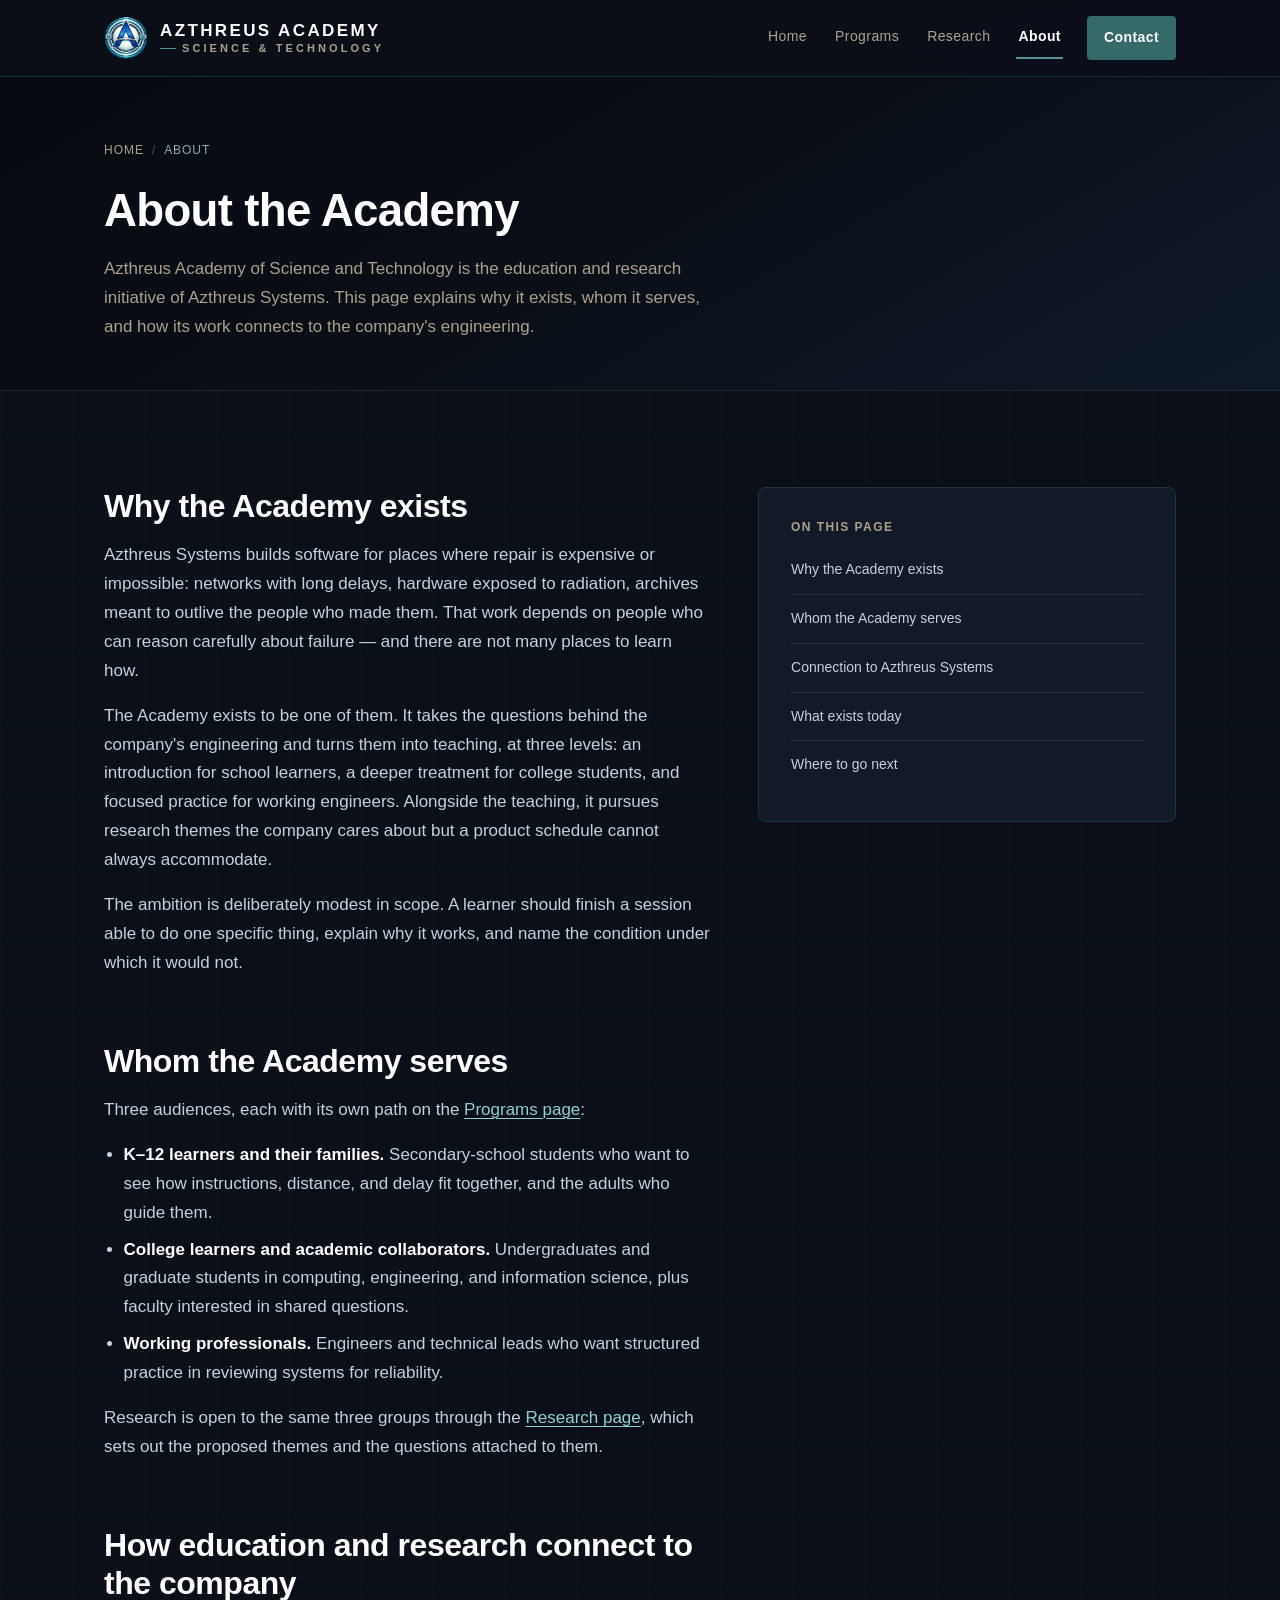
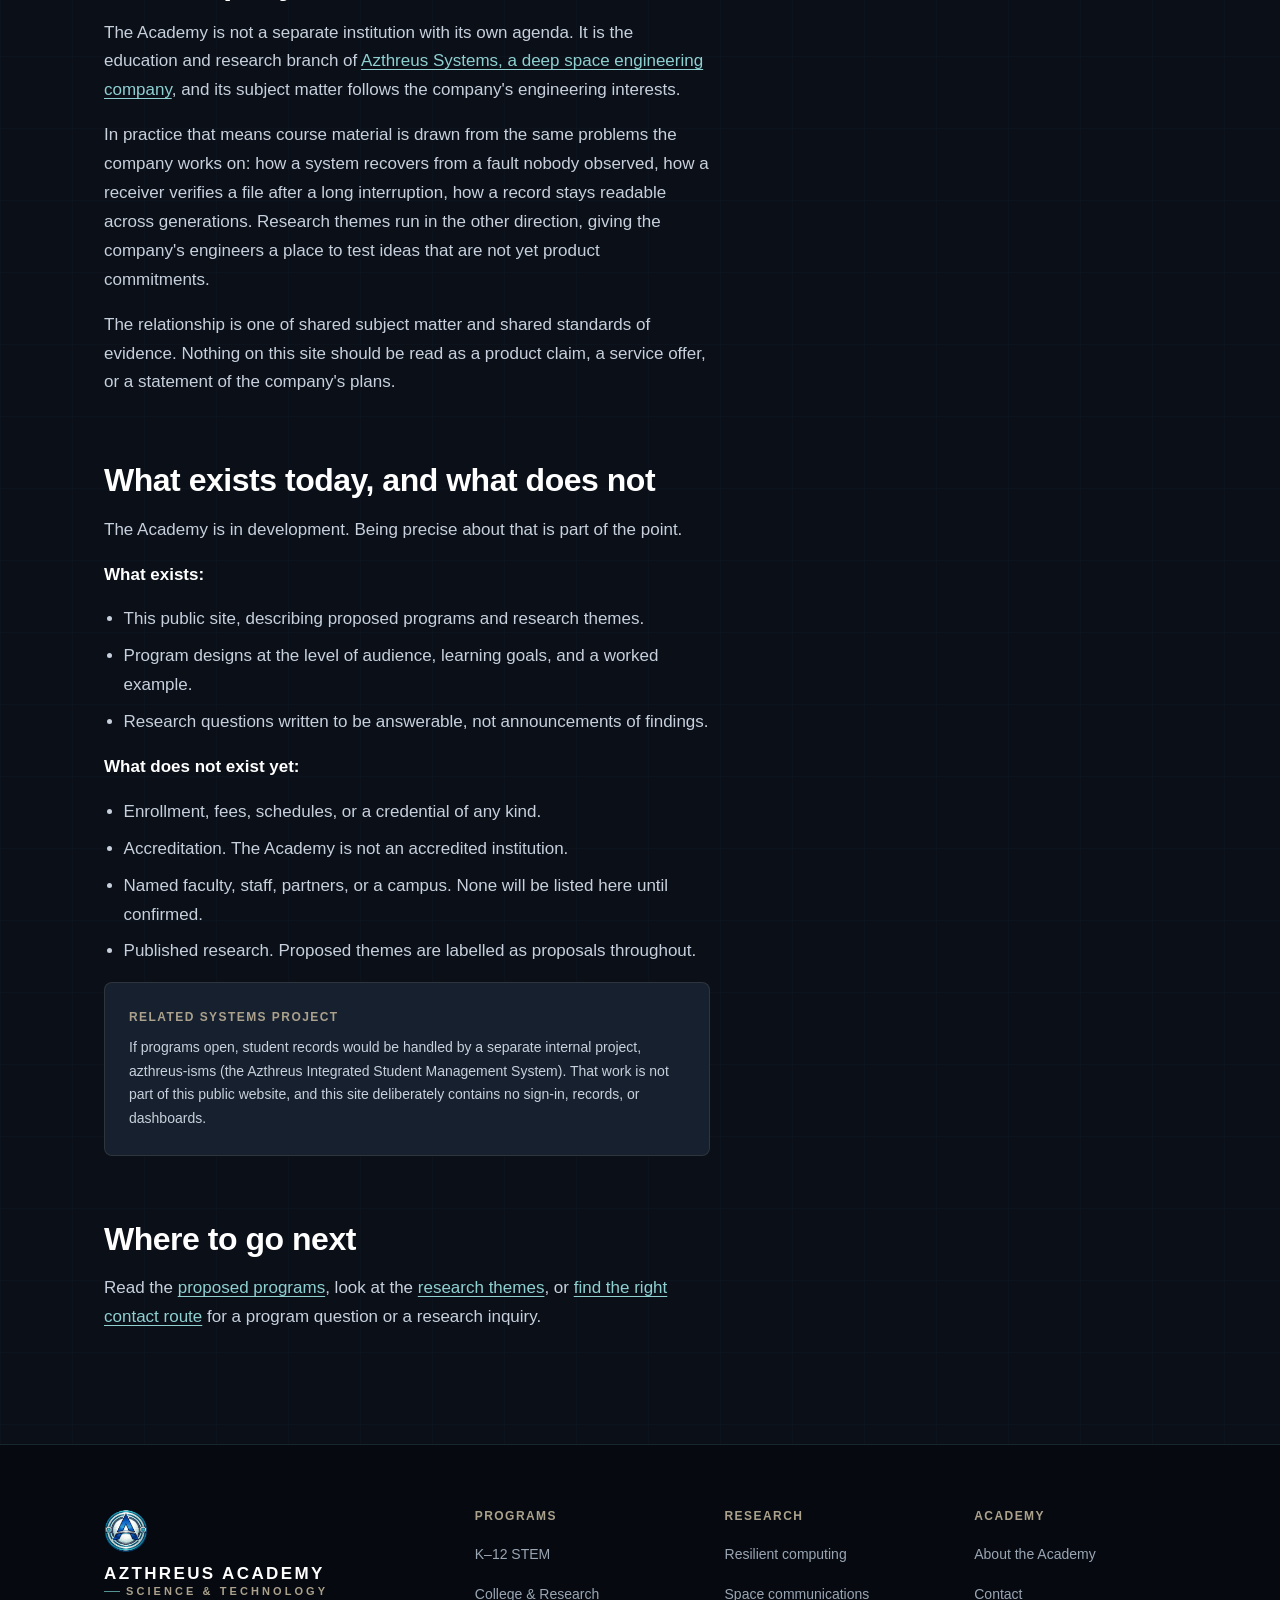
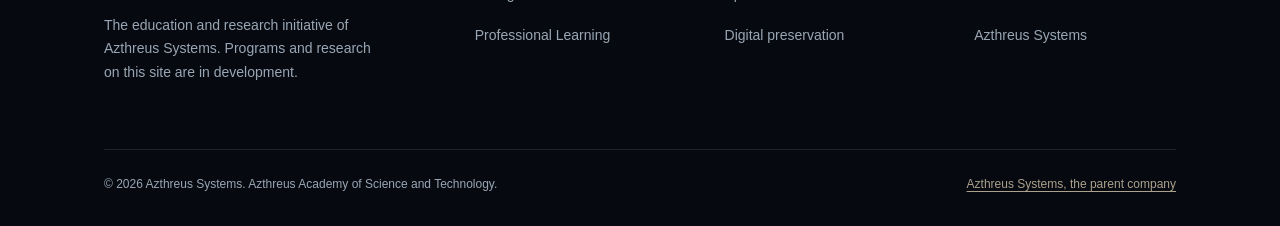
==== about.html @ c907c3e5 "Add files via upload" ====
<!DOCTYPE html>
<html lang="en" class="no-js">
<head>
  <meta charset="UTF-8">
  <meta name="viewport" content="width=device-width, initial-scale=1.0">
  <title>About — Azthreus Academy</title>
  <meta name="description" content="Why Azthreus Academy of Science and Technology exists, whom it serves, and how its education and research connect to Azthreus Systems.">
  <meta name="theme-color" content="#0a0f18">
  <link rel="icon" href="assets/img/favicon.png" type="image/png">
  <link rel="stylesheet" href="assets/css/style.css">
  <script>document.documentElement.classList.remove('no-js');document.documentElement.classList.add('js');</script>
</head>
<body>

  <a class="skip-link" href="#main">Skip to main content</a>

  <header class="site-header">
    <div class="container header-inner">
      <a class="brand" href="index.html">
        <img class="brand__mark" src="assets/img/azthreus-logo-160.png" alt="" width="44" height="44" decoding="async">
        <span class="wordmark">
          <span class="wordmark__name">Azthreus Academy</span>
          <span class="wordmark__sub">Science &amp; Technology</span>
        </span>
      </a>

      <button class="nav-toggle" type="button" aria-expanded="false" aria-controls="primary-nav" aria-label="Open main menu">
        <span class="nav-toggle__bars" aria-hidden="true"><span></span><span></span><span></span></span>
        <span class="nav-toggle__label">Menu</span>
      </button>

      <nav aria-label="Primary">
        <ul class="nav-menu" id="primary-nav">
          <li><a href="index.html">Home</a></li>
          <li><a href="programs.html">Programs</a></li>
          <li><a href="research.html">Research</a></li>
          <li><a href="about.html" aria-current="page">About</a></li>
          <li class="nav-cta"><a href="contact.html">Contact</a></li>
        </ul>
      </nav>
    </div>
  </header>

  <main id="main">
    <div class="page-hero">
      <div class="container">
        <ol class="breadcrumb">
          <li><a href="index.html">Home</a></li>
          <li>About</li>
        </ol>
        <h1 class="page-hero__title">About the Academy</h1>
        <p>
          Azthreus Academy of Science and Technology is the education and research initiative of
          Azthreus Systems. This page explains why it exists, whom it serves, and how its work
          connects to the company's engineering.
        </p>
      </div>
    </div>

    <section class="section">
      <div class="container">
        <div class="split">
          <div class="prose">

            <h2 id="why">Why the Academy exists</h2>
            <p>
              Azthreus Systems builds software for places where repair is expensive or impossible:
              networks with long delays, hardware exposed to radiation, archives meant to outlive
              the people who made them. That work depends on people who can reason carefully about
              failure — and there are not many places to learn how.
            </p>
            <p>
              The Academy exists to be one of them. It takes the questions behind the company's
              engineering and turns them into teaching, at three levels: an introduction for school
              learners, a deeper treatment for college students, and focused practice for working
              engineers. Alongside the teaching, it pursues research themes the company cares about
              but a product schedule cannot always accommodate.
            </p>
            <p>
              The ambition is deliberately modest in scope. A learner should finish a session able to
              do one specific thing, explain why it works, and name the condition under which it
              would not.
            </p>

            <h2 id="who">Whom the Academy serves</h2>
            <p>
              Three audiences, each with its own path on the
              <a href="programs.html">Programs page</a>:
            </p>
            <ul>
              <li>
                <strong>K–12 learners and their families.</strong> Secondary-school students who want
                to see how instructions, distance, and delay fit together, and the adults who guide
                them.
              </li>
              <li>
                <strong>College learners and academic collaborators.</strong> Undergraduates and
                graduate students in computing, engineering, and information science, plus faculty
                interested in shared questions.
              </li>
              <li>
                <strong>Working professionals.</strong> Engineers and technical leads who want
                structured practice in reviewing systems for reliability.
              </li>
            </ul>
            <p>
              Research is open to the same three groups through the
              <a href="research.html">Research page</a>, which sets out the proposed themes and the
              questions attached to them.
            </p>

            <h2 id="connection">How education and research connect to the company</h2>
            <p>
              The Academy is not a separate institution with its own agenda. It is the education and
              research branch of
              <a href="https://stpnpl.github.io/azthreus-systems/">Azthreus Systems, a deep space engineering company</a>,
              and its subject matter follows the company's engineering interests.
            </p>
            <p>
              In practice that means course material is drawn from the same problems the company
              works on: how a system recovers from a fault nobody observed, how a receiver verifies a
              file after a long interruption, how a record stays readable across generations. Research
              themes run in the other direction, giving the company's engineers a place to test ideas
              that are not yet product commitments.
            </p>
            <p>
              The relationship is one of shared subject matter and shared standards of evidence.
              Nothing on this site should be read as a product claim, a service offer, or a statement
              of the company's plans.
            </p>

            <h2 id="status">What exists today, and what does not</h2>
            <p>
              The Academy is in development. Being precise about that is part of the point.
            </p>
            <p><strong>What exists:</strong></p>
            <ul>
              <li>This public site, describing proposed programs and research themes.</li>
              <li>Program designs at the level of audience, learning goals, and a worked example.</li>
              <li>Research questions written to be answerable, not announcements of findings.</li>
            </ul>
            <p><strong>What does not exist yet:</strong></p>
            <ul>
              <li>Enrollment, fees, schedules, or a credential of any kind.</li>
              <li>Accreditation. The Academy is not an accredited institution.</li>
              <li>Named faculty, staff, partners, or a campus. None will be listed here until confirmed.</li>
              <li>Published research. Proposed themes are labelled as proposals throughout.</li>
            </ul>

            <div class="note">
              <span class="note__title">Related systems project</span>
              <p>
                If programs open, student records would be handled by a separate internal project,
                azthreus-isms (the Azthreus Integrated Student Management System). That work is not
                part of this public website, and this site deliberately contains no sign-in, records,
                or dashboards.
              </p>
            </div>

            <h2 id="more">Where to go next</h2>
            <p>
              Read the <a href="programs.html">proposed programs</a>, look at the
              <a href="research.html">research themes</a>, or
              <a href="contact.html">find the right contact route</a> for a program question or a
              research inquiry.
            </p>
          </div>

          <aside class="aside" aria-labelledby="aside-title">
            <div class="card">
              <h2 class="aside__title" id="aside-title">On this page</h2>
              <ul>
                <li><a href="#why">Why the Academy exists</a></li>
                <li><a href="#who">Whom the Academy serves</a></li>
                <li><a href="#connection">Connection to Azthreus Systems</a></li>
                <li><a href="#status">What exists today</a></li>
                <li><a href="#more">Where to go next</a></li>
              </ul>
            </div>
          </aside>
        </div>
      </div>
    </section>
  </main>

  <footer class="site-footer">
    <div class="container">
      <div class="footer-grid">
        <div class="footer-brand">
          <img class="footer-brand__mark" src="assets/img/azthreus-logo-160.png" alt="" width="44" height="44" loading="lazy" decoding="async">
          <span class="wordmark">
            <span class="wordmark__name">Azthreus Academy</span>
            <span class="wordmark__sub">Science &amp; Technology</span>
          </span>
          <p>
            The education and research initiative of Azthreus Systems. Programs and research on
            this site are in development.
          </p>
        </div>

        <div class="footer-col">
          <h2>Programs</h2>
          <ul>
            <li><a href="programs.html#k12">K–12 STEM</a></li>
            <li><a href="programs.html#college">College &amp; Research</a></li>
            <li><a href="programs.html#professional">Professional Learning</a></li>
          </ul>
        </div>

        <div class="footer-col">
          <h2>Research</h2>
          <ul>
            <li><a href="research.html#resilient-computing">Resilient computing</a></li>
            <li><a href="research.html#space-communications">Space communications</a></li>
            <li><a href="research.html#long-term-preservation">Digital preservation</a></li>
          </ul>
        </div>

        <div class="footer-col">
          <h2>Academy</h2>
          <ul>
            <li><a href="about.html">About the Academy</a></li>
            <li><a href="contact.html">Contact</a></li>
            <li><a href="https://stpnpl.github.io/azthreus-systems/">Azthreus Systems</a></li>
          </ul>
        </div>
      </div>

      <div class="footer-bottom">
        <p>&copy; <span id="copyright-year">2026</span> Azthreus Systems. Azthreus Academy of Science and Technology.</p>
        <p><a href="https://stpnpl.github.io/azthreus-systems/">Azthreus Systems, the parent company</a></p>
      </div>
    </div>
  </footer>

  <script src="assets/js/nav.js"></script>
</body>
</html>
---- assets/css/style.css ----
/* ==========================================================================
   AZTHREUS ACADEMY — SHARED THEME
   Education and research initiative of Azthreus Systems.

   Palette (inherited from the Azthreus Systems brand, adjusted for readability)
   --navy        #0A0F18  page background
   --navy-2      #0E1520  alternating section background
   --surface     #111A26  cards, panels
   --steel       #38506C  structural surfaces, borders
   --slate       #414C6B  secondary surfaces
   --teal        #539394  accent lines, eyebrow labels, hovers
   --teal-deep   #35696A  primary button background (white text, 6.2:1)
   --teal-light  #8FD0D1  inline links, focus rings (11:1 on navy)
   --sand        #ABA18C  secondary text and dividers (7.5:1 on navy)
   --text        #C7D0DC  body copy (12:1 on navy)
   --text-dim    #9AA6B4  captions and meta text (7.8:1 on navy)

   Shared tokens for colour, type, spacing, buttons and form controls are
   defined once here so they can be reused by azthreus-isms later.
   ========================================================================== */

/* ---------- 1. Tokens ---------- */
:root {
  /* Colour */
  --navy: #0a0f18;
  --navy-2: #0e1520;
  --surface: #111a26;
  --surface-2: #16202e;
  --steel: #38506c;
  --slate: #414c6b;
  --teal: #539394;
  --teal-deep: #35696a;
  --teal-deep-hover: #2b5758;
  --teal-light: #8fd0d1;
  --sand: #aba18c;
  --text: #c7d0dc;
  --text-dim: #9aa6b4;
  --white: #ffffff;

  --line: rgba(83, 147, 148, 0.22);
  --line-soft: rgba(171, 161, 140, 0.16);

  /* Typography */
  --font-sans: -apple-system, BlinkMacSystemFont, "Segoe UI", "Helvetica Neue",
    Arial, "Noto Sans", sans-serif;
  --font-mono: ui-monospace, SFMono-Regular, "SF Mono", Menlo, Consolas,
    "Liberation Mono", monospace;

  --fs-xs: 0.75rem;
  --fs-sm: 0.875rem;
  --fs-base: 1rem;
  --fs-md: 1.0625rem;
  --fs-lg: 1.25rem;
  --fs-xl: clamp(1.5rem, 2.6vw, 2rem);
  --fs-2xl: clamp(1.75rem, 3.4vw, 2.5rem);
  --fs-hero: clamp(2rem, 4.4vw, 3.05rem);

  /* Spacing scale */
  --space-1: 4px;
  --space-2: 8px;
  --space-3: 12px;
  --space-4: 16px;
  --space-5: 24px;
  --space-6: 32px;
  --space-7: 48px;
  --space-8: 64px;
  --space-9: 96px;

  /* Structure */
  --container: 1120px;
  --header-h: 76px;
  --radius-sm: 4px;
  --radius: 8px;
  --radius-lg: 12px;
  --shadow: 0 18px 40px rgba(0, 0, 0, 0.35);
  --transition: 0.22s ease;
}

/* ---------- 2. Reset and base ---------- */
*,
*::before,
*::after {
  box-sizing: border-box;
}

html {
  -webkit-text-size-adjust: 100%;
  scroll-behavior: smooth;
}

body {
  margin: 0;
  background-color: var(--navy);
  /* Subtle engineering grid, carried over from the parent site. */
  background-image: linear-gradient(rgba(83, 147, 148, 0.035) 1px, transparent 1px),
    linear-gradient(90deg, rgba(83, 147, 148, 0.035) 1px, transparent 1px);
  background-size: 72px 72px;
  color: var(--text);
  font-family: var(--font-sans);
  font-size: var(--fs-md);
  line-height: 1.7;
}

img,
svg {
  max-width: 100%;
  display: block;
}

h1,
h2,
h3,
h4 {
  color: var(--white);
  font-weight: 700;
  line-height: 1.2;
  letter-spacing: -0.015em;
  margin: 0 0 var(--space-4);
}

h1 {
  font-size: var(--fs-hero);
}

h2 {
  font-size: var(--fs-2xl);
}

h3 {
  font-size: var(--fs-lg);
  line-height: 1.35;
}

h4 {
  font-size: var(--fs-base);
  line-height: 1.4;
}

p {
  margin: 0 0 var(--space-4);
}

ul,
ol {
  margin: 0 0 var(--space-4);
  padding-left: 1.15em;
}

li {
  margin-bottom: var(--space-2);
}

a {
  color: var(--teal-light);
  text-decoration: underline;
  text-decoration-thickness: 1px;
  text-underline-offset: 3px;
  transition: color var(--transition), text-decoration-color var(--transition);
}

a:hover {
  color: var(--white);
}

strong {
  color: var(--white);
  font-weight: 600;
}

hr {
  border: 0;
  border-top: 1px solid var(--line);
  margin: var(--space-7) 0;
}

/* Visible keyboard focus everywhere. */
:focus-visible {
  outline: 3px solid var(--teal-light);
  outline-offset: 2px;
  border-radius: 2px;
}

/* Anchored sections clear the fixed header. */
[id] {
  scroll-margin-top: calc(var(--header-h) + 20px);
}

/* ---------- 3. Layout helpers ---------- */
.container {
  width: 100%;
  max-width: var(--container);
  margin: 0 auto;
  padding: 0 var(--space-5);
}

.section {
  padding: var(--space-9) 0;
}

.section--alt {
  background: var(--navy-2);
  border-top: 1px solid var(--line-soft);
  border-bottom: 1px solid var(--line-soft);
}

.section--tight {
  padding: var(--space-8) 0;
}

.stack > * + * {
  margin-top: var(--space-4);
}

.measure {
  max-width: 62ch;
}

.visually-hidden {
  position: absolute !important;
  width: 1px;
  height: 1px;
  padding: 0;
  margin: -1px;
  overflow: hidden;
  clip: rect(0 0 0 0);
  white-space: nowrap;
  border: 0;
}

.skip-link {
  position: absolute;
  top: -100px;
  left: var(--space-4);
  z-index: 2000;
  padding: var(--space-3) var(--space-4);
  background: var(--teal-deep);
  color: var(--white);
  font-weight: 600;
  text-decoration: none;
  border-radius: 0 0 var(--radius) var(--radius);
}

.skip-link:focus {
  top: 0;
  color: var(--white);
}

/* Section headings and labels */
.eyebrow {
  display: block;
  margin: 0 0 var(--space-3);
  color: var(--teal);
  font-size: var(--fs-xs);
  font-weight: 700;
  letter-spacing: 0.16em;
  text-transform: uppercase;
}

.section-head {
  max-width: 68ch;
  margin-bottom: var(--space-7);
}

.section-head p {
  color: var(--sand);
  font-size: var(--fs-md);
  margin-bottom: 0;
}

.lede {
  font-size: clamp(1.0625rem, 1.6vw, 1.2rem);
  color: var(--text);
}

/* ---------- 4. Header and navigation ---------- */
.site-header {
  position: fixed;
  top: 0;
  left: 0;
  right: 0;
  z-index: 1000;
  background: rgba(10, 15, 24, 0.96);
  border-bottom: 1px solid var(--line);
  backdrop-filter: blur(10px);
}

.header-inner {
  display: flex;
  align-items: center;
  justify-content: space-between;
  gap: var(--space-4);
  min-height: var(--header-h);
}

.brand {
  display: inline-flex;
  align-items: center;
  gap: var(--space-3);
  color: var(--white);
  text-decoration: none;
  padding: var(--space-2) 0;
}

/* Parent company crest, used as the Academy's mark next to the text wordmark. */
.brand__mark {
  flex: none;
  width: 44px;
  height: 44px;
  object-fit: contain;
}

.brand:hover {
  color: var(--white);
}

/* Text wordmark. No seal, no image dependency. */
.wordmark {
  display: flex;
  flex-direction: column;
  line-height: 1.05;
}

.wordmark__name {
  font-size: 1.0625rem;
  font-weight: 700;
  letter-spacing: 0.14em;
  text-transform: uppercase;
  color: var(--white);
}

.wordmark__sub {
  display: flex;
  align-items: center;
  gap: 6px;
  margin-top: 3px;
  font-size: 0.6875rem;
  font-weight: 600;
  letter-spacing: 0.28em;
  text-transform: uppercase;
  color: var(--sand);
}

.wordmark__sub::before {
  content: "";
  width: 16px;
  height: 1px;
  background: var(--teal);
  flex: none;
}

.brand:focus-visible .wordmark__name {
  color: var(--teal-light);
}

.nav-toggle {
  display: none;
  align-items: center;
  gap: var(--space-2);
  padding: 10px 12px;
  min-height: 44px;
  background: transparent;
  border: 1px solid var(--line);
  border-radius: var(--radius-sm);
  color: var(--sand);
  font: inherit;
  font-size: var(--fs-sm);
  font-weight: 600;
  letter-spacing: 0.04em;
  cursor: pointer;
}

.nav-toggle:hover {
  color: var(--white);
  border-color: var(--teal);
}

.nav-toggle__bars {
  display: block;
  width: 18px;
  height: 12px;
  position: relative;
}

.nav-toggle__bars span {
  position: absolute;
  left: 0;
  width: 100%;
  height: 2px;
  background: currentColor;
  border-radius: 2px;
  transition: transform var(--transition), opacity var(--transition);
}

.nav-toggle__bars span:nth-child(1) { top: 0; }
.nav-toggle__bars span:nth-child(2) { top: 5px; }
.nav-toggle__bars span:nth-child(3) { top: 10px; }

.nav-toggle[aria-expanded="true"] .nav-toggle__bars span:nth-child(1) {
  transform: translateY(5px) rotate(45deg);
}

.nav-toggle[aria-expanded="true"] .nav-toggle__bars span:nth-child(2) {
  opacity: 0;
}

.nav-toggle[aria-expanded="true"] .nav-toggle__bars span:nth-child(3) {
  transform: translateY(-5px) rotate(-45deg);
}

.nav-menu {
  display: flex;
  align-items: center;
  gap: var(--space-5);
  list-style: none;
  margin: 0;
  padding: 0;
}

.nav-menu li {
  margin: 0;
}

.nav-menu a {
  display: inline-block;
  padding: var(--space-2) 2px;
  color: var(--sand);
  font-size: var(--fs-sm);
  font-weight: 500;
  letter-spacing: 0.03em;
  text-decoration: none;
  border-bottom: 2px solid transparent;
}

.nav-menu a:hover {
  color: var(--white);
  border-bottom-color: var(--teal);
}

.nav-menu a[aria-current="page"] {
  color: var(--white);
  border-bottom-color: var(--teal);
  font-weight: 600;
}

.nav-menu .nav-cta a {
  padding: 9px 16px;
  background: var(--teal-deep);
  border: 1px solid transparent;
  border-radius: var(--radius-sm);
  color: var(--white);
  font-weight: 600;
}

.nav-menu .nav-cta a:hover,
.nav-menu .nav-cta a[aria-current="page"] {
  background: var(--teal-deep-hover);
  border-bottom-color: transparent;
  color: var(--white);
}

/* ---------- 5. Buttons (shared, reusable) ---------- */
.btn {
  display: inline-flex;
  align-items: center;
  justify-content: center;
  gap: var(--space-2);
  min-height: 46px;
  padding: 12px 22px;
  border: 1px solid transparent;
  border-radius: var(--radius-sm);
  font-family: inherit;
  font-size: var(--fs-sm);
  font-weight: 600;
  letter-spacing: 0.02em;
  text-decoration: none;
  cursor: pointer;
  transition: background var(--transition), border-color var(--transition),
    color var(--transition), transform var(--transition);
}

.btn-primary {
  background: var(--teal-deep);
  border-color: var(--teal-deep);
  color: var(--white);
}

.btn-primary:hover {
  background: var(--teal-deep-hover);
  border-color: var(--teal-deep-hover);
  color: var(--white);
}

.btn-secondary {
  background: transparent;
  border-color: var(--steel);
  color: var(--white);
}

.btn-secondary:hover {
  border-color: var(--teal);
  background: rgba(83, 147, 148, 0.12);
  color: var(--white);
}

.btn:active {
  transform: translateY(1px);
}

.link-arrow {
  display: inline-flex;
  flex-wrap: wrap;
  align-items: center;
  gap: var(--space-2);
  overflow-wrap: anywhere;
  font-weight: 600;
  text-decoration: none;
  color: var(--teal-light);
}

.link-arrow::after {
  content: "\2192";
  transition: transform var(--transition);
}

.link-arrow:hover::after {
  transform: translateX(4px);
}

/* ---------- 6. Hero and page titles ---------- */
.hero {
  position: relative;
  overflow: hidden;
  padding: calc(var(--header-h) + var(--space-9)) 0 var(--space-9);
  background: radial-gradient(
      1100px 480px at 82% -10%,
      rgba(56, 80, 108, 0.42),
      transparent 70%
    ),
    linear-gradient(160deg, #05090f 0%, var(--navy) 45%, #0e1a26 100%);
  border-bottom: 1px solid var(--line-soft);
}

.hero__inner {
  position: relative;
  z-index: 1;
  max-width: 50rem;
}

.hero__eyebrow {
  display: inline-flex;
  align-items: center;
  gap: var(--space-2);
  margin: 0 0 var(--space-6);
  padding: 6px 14px;
  border: 1px solid var(--line);
  border-radius: 999px;
  background: rgba(83, 147, 148, 0.1);
  color: var(--teal-light);
  font-size: var(--fs-xs);
  font-weight: 600;
  letter-spacing: 0.1em;
  text-transform: uppercase;
}

.hero__title {
  margin-bottom: var(--space-5);
}

.hero__title span {
  display: block;
  color: var(--teal-light);
}

.hero__lede {
  max-width: 58ch;
  color: var(--text);
  font-size: clamp(1.0625rem, 1.7vw, 1.1875rem);
  margin-bottom: var(--space-6);
}

.hero__actions {
  display: flex;
  flex-wrap: wrap;
  gap: var(--space-3);
  margin-bottom: var(--space-5);
}

.hero__note {
  margin: 0;
  color: var(--text-dim);
  font-size: var(--fs-sm);
  max-width: 60ch;
}

.page-hero {
  position: relative;
  padding: calc(var(--header-h) + var(--space-8)) 0 var(--space-7);
  background: linear-gradient(150deg, #05090f 0%, var(--navy) 55%, #0f1a27 100%);
  border-bottom: 1px solid var(--line-soft);
}

.page-hero__title {
  font-size: clamp(1.9rem, 4vw, 2.85rem);
  margin-bottom: var(--space-4);
}

.page-hero p {
  max-width: 64ch;
  color: var(--sand);
  margin-bottom: 0;
}

.breadcrumb {
  display: flex;
  flex-wrap: wrap;
  align-items: center;
  gap: var(--space-2);
  margin: 0 0 var(--space-5);
  padding: 0;
  list-style: none;
  font-size: var(--fs-xs);
  letter-spacing: 0.08em;
  text-transform: uppercase;
  color: var(--text-dim);
}

.breadcrumb li {
  margin: 0;
}

.breadcrumb li + li::before {
  content: "/";
  margin-right: var(--space-2);
  color: var(--steel);
}

.breadcrumb a {
  color: var(--sand);
  text-decoration: none;
}

.breadcrumb a:hover {
  color: var(--white);
  text-decoration: underline;
}

/* ---------- 7. Audience cards ---------- */
.audience-grid {
  display: grid;
  grid-template-columns: repeat(3, 1fr);
  gap: var(--space-5);
}

.audience-card {
  position: relative;
  display: flex;
  flex-direction: column;
  padding: var(--space-6);
  background: linear-gradient(150deg, rgba(65, 76, 107, 0.34), rgba(17, 26, 38, 0.9));
  border: 1px solid var(--line);
  border-radius: var(--radius);
  text-decoration: none;
  color: var(--text);
  transition: border-color var(--transition), transform var(--transition),
    background var(--transition);
}

.audience-card::before {
  content: "";
  position: absolute;
  inset: 0 0 auto;
  height: 2px;
  background: linear-gradient(90deg, var(--teal), var(--steel));
  opacity: 0.5;
  transition: opacity var(--transition);
  border-radius: var(--radius) var(--radius) 0 0;
}

.audience-card:hover,
.audience-card:focus-visible {
  transform: translateY(-3px);
  border-color: rgba(83, 147, 148, 0.55);
  background: linear-gradient(150deg, rgba(65, 76, 107, 0.5), rgba(22, 32, 46, 0.95));
}

.audience-card:hover::before,
.audience-card:focus-visible::before {
  opacity: 1;
}

.audience-card__kicker {
  display: block;
  margin-bottom: var(--space-3);
  color: var(--teal);
  font-size: var(--fs-xs);
  font-weight: 700;
  letter-spacing: 0.14em;
  text-transform: uppercase;
}

.audience-card__title {
  margin-bottom: var(--space-3);
  color: var(--white);
  font-size: 1.3125rem;
}

.audience-card__text {
  margin: 0 0 var(--space-5);
  font-size: var(--fs-sm);
  color: var(--text);
}

.audience-card__link {
  margin-top: auto;
  display: inline-flex;
  align-items: center;
  gap: var(--space-2);
  color: var(--teal-light);
  font-size: var(--fs-sm);
  font-weight: 600;
}

.audience-card:hover .audience-card__link::after,
.audience-card:focus-visible .audience-card__link::after {
  transform: translateX(4px);
}

.audience-card__link::after {
  content: "\2192";
  transition: transform var(--transition);
}

/* ---------- 8. Cards, panels, callouts ---------- */
.card {
  padding: var(--space-6);
  background: var(--surface);
  border: 1px solid var(--line);
  border-radius: var(--radius);
}

.card h3 {
  margin-bottom: var(--space-3);
}

.card p:last-child {
  margin-bottom: 0;
}

.card-grid {
  display: grid;
  grid-template-columns: repeat(auto-fit, minmax(260px, 1fr));
  gap: var(--space-5);
}

.panel {
  padding: var(--space-6);
  background: linear-gradient(150deg, rgba(65, 76, 107, 0.3), rgba(17, 26, 38, 0.92));
  border: 1px solid var(--line);
  border-left: 3px solid var(--teal);
  border-radius: var(--radius);
}

.panel > :last-child {
  margin-bottom: 0;
}

.note {
  padding: var(--space-5);
  background: var(--surface-2);
  border: 1px solid var(--line-soft);
  border-radius: var(--radius);
  color: var(--text-dim);
  font-size: var(--fs-sm);
}

.note--accent {
  margin-bottom: var(--space-7);
  border-color: rgba(83, 147, 148, 0.35);
  background: rgba(83, 147, 148, 0.07);
  color: var(--text);
}

.note > :last-child {
  margin-bottom: 0;
}

.note__title {
  display: block;
  margin-bottom: var(--space-2);
  color: var(--sand);
  font-size: var(--fs-xs);
  font-weight: 700;
  letter-spacing: 0.12em;
  text-transform: uppercase;
}

.status {
  display: inline-block;
  padding: 3px 9px;
  border: 1px solid rgba(171, 161, 140, 0.4);
  border-radius: var(--radius-sm);
  background: rgba(171, 161, 140, 0.1);
  color: var(--sand);
  font-size: 0.6875rem;
  font-weight: 700;
  letter-spacing: 0.1em;
  text-transform: uppercase;
  white-space: nowrap;
}

.status--proposed {
  border-color: rgba(83, 147, 148, 0.45);
  background: rgba(83, 147, 148, 0.12);
  color: var(--teal-light);
}

.section-foot {
  margin: var(--space-6) 0 0;
}

.is-last {
  margin-bottom: 0;
}

/* ---------- 9. Program path sections ---------- */
.path {
  padding: var(--space-8) 0;
  border-top: 1px solid var(--line-soft);
}

.path:first-of-type {
  border-top: 0;
  padding-top: 0;
}

.path__header {
  display: grid;
  grid-template-columns: minmax(0, 1fr) auto;
  gap: var(--space-4);
  align-items: start;
  margin-bottom: var(--space-5);
}

.path__title {
  margin: 0 0 var(--space-2);
  font-size: clamp(1.5rem, 2.6vw, 2rem);
}

.path__audience {
  margin: 0;
  color: var(--sand);
  font-size: var(--fs-sm);
}

.path__body {
  display: grid;
  grid-template-columns: minmax(0, 1.15fr) minmax(0, 1fr);
  gap: var(--space-6);
  align-items: start;
}

.path__lede {
  margin-bottom: var(--space-5);
  color: var(--text);
}

.spec {
  margin: 0 0 var(--space-5);
}

.spec__title {
  margin: 0 0 var(--space-3);
  color: var(--teal);
  font-size: var(--fs-xs);
  font-weight: 700;
  letter-spacing: 0.14em;
  text-transform: uppercase;
}

.spec ul {
  margin: 0;
  padding-left: 1.1em;
  color: var(--text);
  font-size: var(--fs-base);
}

.spec li::marker {
  color: var(--teal);
}

.example {
  padding: var(--space-5);
  background: var(--navy-2);
  border: 1px solid var(--line);
  border-radius: var(--radius);
  box-shadow: var(--shadow);
}

.example__label {
  display: block;
  margin-bottom: var(--space-2);
  color: var(--sand);
  font-size: var(--fs-xs);
  font-weight: 700;
  letter-spacing: 0.12em;
  text-transform: uppercase;
}

.example__title {
  margin: 0 0 var(--space-3);
  font-size: var(--fs-base);
  color: var(--white);
}

.example p {
  font-size: var(--fs-sm);
  margin-bottom: var(--space-3);
}

.example ol,
.example ul {
  font-size: var(--fs-sm);
  margin-bottom: 0;
}

.example > :last-child {
  margin-bottom: 0;
}

/* ---------- 10. Research themes ---------- */
.theme {
  display: grid;
  grid-template-columns: 56px minmax(0, 1fr);
  gap: var(--space-5);
  padding: var(--space-7) 0;
  border-top: 1px solid var(--line-soft);
}

.theme:first-of-type {
  border-top: 0;
  padding-top: 0;
}

.theme__index {
  font-family: var(--font-mono);
  font-size: var(--fs-sm);
  color: var(--teal);
  padding-top: 6px;
}

.theme__title {
  margin: 0 0 var(--space-3);
  font-size: clamp(1.35rem, 2.3vw, 1.75rem);
}

.theme__body {
  max-width: 70ch;
}

.theme__body p {
  color: var(--text);
}

.question {
  margin: var(--space-5) 0 0;
  padding: var(--space-5);
  background: var(--surface);
  border: 1px solid var(--line);
  border-radius: var(--radius);
}

.question__label {
  display: block;
  margin-bottom: var(--space-2);
  color: var(--teal);
  font-size: var(--fs-xs);
  font-weight: 700;
  letter-spacing: 0.14em;
  text-transform: uppercase;
}

.question p {
  margin: 0;
  color: var(--white);
  font-size: var(--fs-lg);
  line-height: 1.5;
}

.tag-row {
  display: flex;
  flex-wrap: wrap;
  gap: var(--space-2);
  margin: var(--space-4) 0 0;
  padding: 0;
  list-style: none;
}

.tag-row li {
  margin: 0;
  padding: 3px 10px;
  border: 1px solid var(--line-soft);
  border-radius: 999px;
  color: var(--text-dim);
  font-size: var(--fs-xs);
  letter-spacing: 0.04em;
}

/* ---------- 11. Prose blocks (About, Contact) ---------- */
.prose {
  max-width: 68ch;
}

.prose h2 {
  margin-top: var(--space-8);
  font-size: var(--fs-xl);
}

.prose h2:first-child {
  margin-top: 0;
}

.prose h3 {
  margin-top: var(--space-6);
  font-size: var(--fs-base);
  color: var(--teal-light);
  letter-spacing: 0;
}

.prose p,
.prose li {
  color: var(--text);
}

.prose a {
  color: var(--teal-light);
  overflow-wrap: anywhere;
}

.split {
  display: grid;
  grid-template-columns: minmax(0, 1.45fr) minmax(0, 1fr);
  gap: var(--space-7);
  align-items: start;
}

.aside {
  position: sticky;
  top: calc(var(--header-h) + var(--space-5));
}

.aside__title {
  margin: 0 0 var(--space-3);
  color: var(--sand);
  font-size: var(--fs-xs);
  font-weight: 700;
  letter-spacing: 0.12em;
  text-transform: uppercase;
}

.aside ul {
  list-style: none;
  margin: 0;
  padding: 0;
  font-size: var(--fs-sm);
}

.aside li {
  margin: 0;
  padding: var(--space-3) 0;
  border-bottom: 1px solid var(--line-soft);
}

.aside li:last-child {
  border-bottom: 0;
}

.aside a {
  color: var(--text);
  text-decoration: none;
  font-weight: 500;
}

.aside a:hover {
  color: var(--teal-light);
  text-decoration: underline;
}

/* Contact route cards */
.route-grid {
  display: grid;
  grid-template-columns: repeat(auto-fit, minmax(280px, 1fr));
  gap: var(--space-5);
}

.route {
  display: flex;
  flex-direction: column;
  padding: var(--space-6);
  background: var(--surface);
  border: 1px solid var(--line);
  border-radius: var(--radius);
}

.route h2,
.route h3 {
  font-size: var(--fs-lg);
  margin-bottom: var(--space-3);
}

.route p {
  font-size: var(--fs-sm);
}

.route > :last-child {
  margin-bottom: 0;
}

.route__subhead {
  margin: var(--space-3) 0 var(--space-2);
  color: var(--teal-light);
  font-size: var(--fs-base);
  letter-spacing: 0;
}

.route ul {
  padding-left: 1.1em;
  font-size: var(--fs-sm);
}

.route li::marker {
  color: var(--teal);
}

.route__meta {
  margin-top: auto;
  padding-top: var(--space-4);
  border-top: 1px solid var(--line-soft);
  color: var(--text-dim);
  font-size: var(--fs-xs);
  letter-spacing: 0.04em;
}

/* ---------- 12. Footer ---------- */
.site-footer {
  padding: var(--space-8) 0 var(--space-6);
  background: #060a10;
  border-top: 1px solid var(--line);
}

.footer-grid {
  display: grid;
  grid-template-columns: 1.6fr 1fr 1fr 1fr;
  gap: var(--space-7);
  margin-bottom: var(--space-7);
}

.footer-brand__mark {
  width: 44px;
  height: 44px;
  margin-bottom: var(--space-3);
  object-fit: contain;
}

.footer-brand .wordmark {
  margin-bottom: var(--space-4);
}

.footer-brand p {
  max-width: 36ch;
  color: var(--text-dim);
  font-size: var(--fs-sm);
}

.footer-col h2 {
  margin: 0 0 var(--space-4);
  color: var(--sand);
  font-size: var(--fs-xs);
  font-weight: 700;
  letter-spacing: 0.12em;
  text-transform: uppercase;
}

.footer-col ul {
  list-style: none;
  margin: 0;
  padding: 0;
}

.footer-col li {
  margin-bottom: var(--space-3);
}

.footer-col a {
  color: var(--text-dim);
  font-size: var(--fs-sm);
  text-decoration: none;
}

.footer-col a:hover {
  color: var(--teal-light);
  text-decoration: underline;
}

.footer-bottom {
  display: flex;
  flex-wrap: wrap;
  align-items: center;
  justify-content: space-between;
  gap: var(--space-3);
  padding-top: var(--space-5);
  border-top: 1px solid var(--line-soft);
}

.footer-bottom p {
  margin: 0;
  color: var(--text-dim);
  font-size: var(--fs-xs);
}

.footer-bottom a {
  color: var(--sand);
}

/* ---------- 13. Shared form controls (for azthreus-isms) ---------- */
.form-grid {
  display: grid;
  gap: var(--space-5);
  max-width: 560px;
}

.field {
  display: flex;
  flex-direction: column;
  gap: var(--space-2);
}

.field label,
.field__label {
  color: var(--white);
  font-size: var(--fs-sm);
  font-weight: 600;
}

.field__hint {
  color: var(--text-dim);
  font-size: var(--fs-xs);
}

.input,
.select,
.textarea {
  width: 100%;
  padding: 11px 14px;
  min-height: 46px;
  background: var(--navy-2);
  border: 1px solid var(--steel);
  border-radius: var(--radius-sm);
  color: var(--white);
  font-family: inherit;
  font-size: var(--fs-base);
  line-height: 1.5;
  transition: border-color var(--transition), background var(--transition);
}

.textarea {
  min-height: 140px;
  resize: vertical;
}

.select {
  appearance: none;
  background-image: linear-gradient(45deg, transparent 50%, var(--sand) 50%),
    linear-gradient(135deg, var(--sand) 50%, transparent 50%);
  background-position: calc(100% - 20px) 50%, calc(100% - 14px) 50%;
  background-size: 6px 6px, 6px 6px;
  background-repeat: no-repeat;
  padding-right: 44px;
}

.input:hover,
.select:hover,
.textarea:hover {
  border-color: var(--teal);
}

.input:focus-visible,
.select:focus-visible,
.textarea:focus-visible {
  outline: 3px solid var(--teal-light);
  outline-offset: 2px;
  border-color: var(--teal-light);
}

.input::placeholder,
.textarea::placeholder {
  color: #7f8b99;
}

.field__error {
  color: #f0b8a8;
  font-size: var(--fs-xs);
}

.input[aria-invalid="true"],
.textarea[aria-invalid="true"],
.select[aria-invalid="true"] {
  border-color: #d68e7c;
}

/* ---------- 14. Responsive ---------- */
@media (max-width: 980px) {
  .audience-grid {
    grid-template-columns: repeat(2, 1fr);
  }

  .path__body,
  .split {
    grid-template-columns: minmax(0, 1fr);
  }

  .aside {
    position: static;
  }

  .footer-grid {
    grid-template-columns: 1fr 1fr;
    gap: var(--space-6);
  }
}

@media (max-width: 820px) {
  :root {
    --header-h: 68px;
  }

  /* The toggle only appears when JavaScript is available to drive it. */
  .js .nav-toggle {
    display: inline-flex;
  }

  .js .nav-menu {
    display: none;
    position: absolute;
    top: var(--header-h);
    left: 0;
    right: 0;
    flex-direction: column;
    align-items: stretch;
    gap: 0;
    max-height: calc(100vh - var(--header-h));
    overflow-y: auto;
    padding: var(--space-3) var(--space-5) var(--space-5);
    background: #0a0f18;
    border-bottom: 1px solid var(--line);
    box-shadow: var(--shadow);
  }

  /* Only shown when the toggle has been activated (JS adds .is-open). */
  .js .nav-menu.is-open {
    display: flex;
  }

  /* No-JavaScript fallback: the links stay visible as a stacked list. */
  html:not(.js) .site-header {
    position: static;
  }

  html:not(.js) .header-inner {
    flex-wrap: wrap;
    align-items: flex-start;
    padding-bottom: var(--space-3);
  }

  html:not(.js) .header-inner > nav {
    order: 3;
    width: 100%;
  }

  html:not(.js) .nav-menu {
    flex-direction: column;
    align-items: stretch;
    gap: 0;
    width: 100%;
    margin-top: var(--space-2);
  }

  html:not(.js) .nav-menu li {
    border-bottom: 1px solid var(--line-soft);
  }

  html:not(.js) .nav-menu li:last-child {
    border-bottom: 0;
  }

  html:not(.js) .nav-menu a {
    display: block;
    padding: var(--space-3) 0;
    border-bottom: 0;
  }

  html:not(.js) .nav-menu .nav-cta {
    margin-top: var(--space-3);
  }

  html:not(.js) .nav-menu .nav-cta a {
    padding: 12px 16px;
    text-align: center;
  }

  html:not(.js) .hero {
    padding-top: var(--space-8);
  }

  html:not(.js) .page-hero {
    padding-top: var(--space-7);
  }

  .nav-menu li {
    border-bottom: 1px solid var(--line-soft);
  }

  .nav-menu li:last-child {
    border-bottom: 0;
  }

  .nav-menu a {
    display: block;
    padding: var(--space-4) 0;
    border-bottom: 0;
    font-size: var(--fs-base);
  }

  .nav-menu a[aria-current="page"] {
    color: var(--teal-light);
    border-bottom: 0;
  }

  .nav-menu .nav-cta {
    margin-top: var(--space-3);
  }

  .nav-menu .nav-cta a {
    text-align: center;
    padding: 12px 16px;
  }

  .headline--hero {
    font-size: clamp(1.9rem, 8vw, 2.6rem);
  }

  .hero {
    padding-top: calc(var(--header-h) + var(--space-8));
  }

  .section {
    padding: var(--space-8) 0;
  }
}

@media (max-width: 620px) {
  .container {
    padding: 0 var(--space-4);
  }

  .audience-grid {
    grid-template-columns: 1fr;
  }

  .path__header {
    grid-template-columns: minmax(0, 1fr);
  }

  .path {
    padding: var(--space-7) 0;
  }

  .theme {
    grid-template-columns: minmax(0, 1fr);
    gap: var(--space-3);
  }

  .theme__index {
    padding-top: 0;
  }

  .footer-grid {
    grid-template-columns: 1fr;
    gap: var(--space-6);
  }

  .hero__actions .btn {
    width: 100%;
  }

  .brand {
    gap: var(--space-2);
  }

  .brand__mark {
    width: 36px;
    height: 36px;
  }

  .wordmark__name {
    font-size: 1rem;
    letter-spacing: 0.06em;
  }

  .wordmark__sub {
    font-size: 0.5625rem;
    letter-spacing: 0.16em;
  }

  .wordmark__sub::before {
    width: 12px;
  }

  .nav-toggle {
    padding: 10px 10px;
  }

  .question p {
    font-size: 1.0625rem;
  }
}

@media (max-width: 430px) {
  .header-inner {
    gap: var(--space-2);
  }

  .nav-toggle__label {
    display: none;
  }

  .nav-toggle {
    padding: 10px 12px;
  }
}

@media (max-width: 380px) {
  .brand {
    gap: 6px;
  }

  .brand__mark {
    width: 32px;
    height: 32px;
  }

  .wordmark__name {
    font-size: 0.875rem;
    letter-spacing: 0.04em;
  }

  .wordmark__sub {
    font-size: 0.5rem;
    letter-spacing: 0.12em;
  }
}

/* ---------- 15. Motion, high contrast, print ---------- */
@media (prefers-reduced-motion: reduce) {
  html {
    scroll-behavior: auto;
  }

  *,
  *::before,
  *::after {
    animation-duration: 0.001ms !important;
    animation-iteration-count: 1 !important;
    transition-duration: 0.001ms !important;
    scroll-behavior: auto !important;
  }

  .audience-card:hover,
  .audience-card:focus-visible,
  .btn:active {
    transform: none;
  }
}

@media (prefers-contrast: more) {
  :root {
    --text: #e6ebf2;
    --text-dim: #c9d2dd;
    --line: rgba(143, 208, 209, 0.5);
    --line-soft: rgba(171, 161, 140, 0.35);
  }

  .audience-card,
  .card,
  .panel,
  .note {
    border-width: 2px;
  }
}

@media (forced-colors: active) {
  .btn,
  .audience-card,
  .nav-toggle {
    border: 1px solid ButtonText;
  }
}

@media print {
  .site-header,
  .site-footer,
  .skip-link,
  .hero__actions {
    display: none;
  }

  body {
    background: #ffffff;
    color: #101820;
    background-image: none;
  }

  h1,
  h2,
  h3,
  h4,
  strong,
  .wordmark__name {
    color: #101820;
  }

  a {
    color: #1d4f50;
  }

  .card,
  .panel,
  .note,
  .example,
  .question {
    background: #ffffff;
    border: 1px solid #8a94a3;
    box-shadow: none;
  }
}
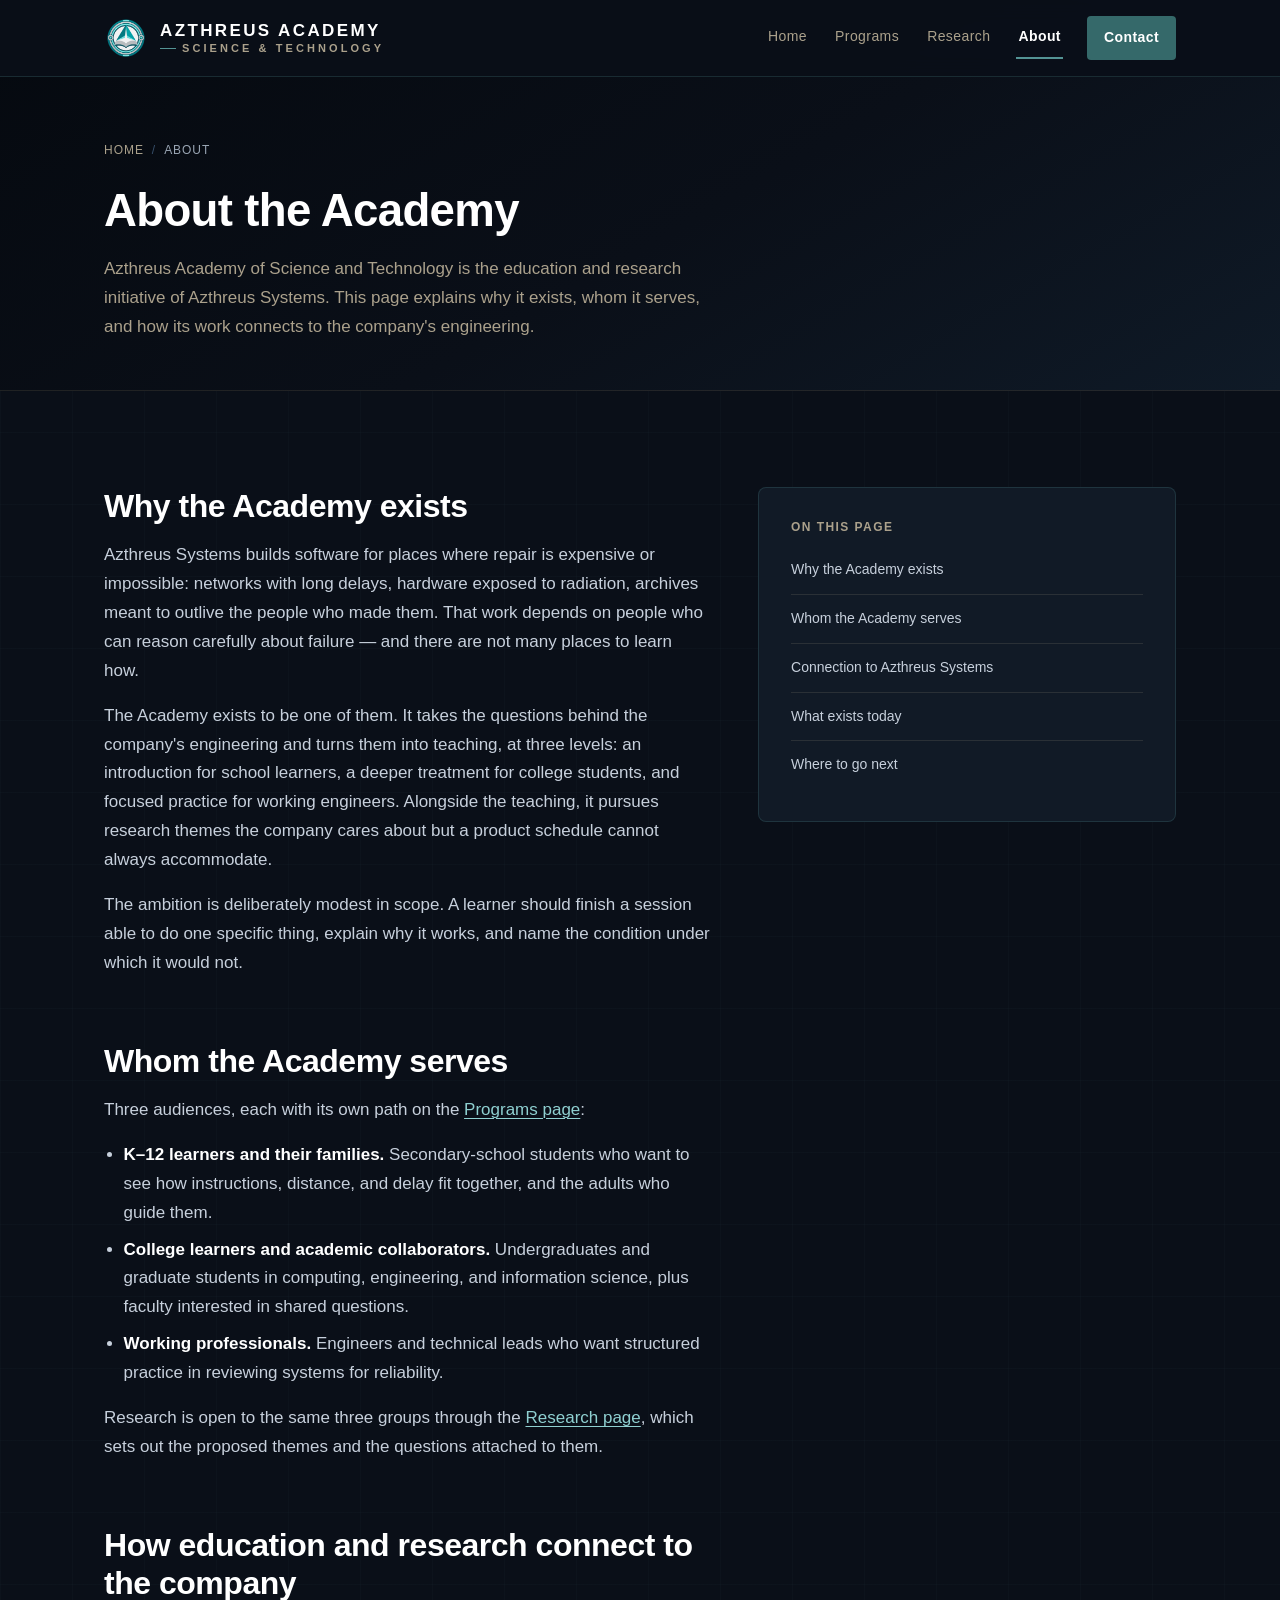
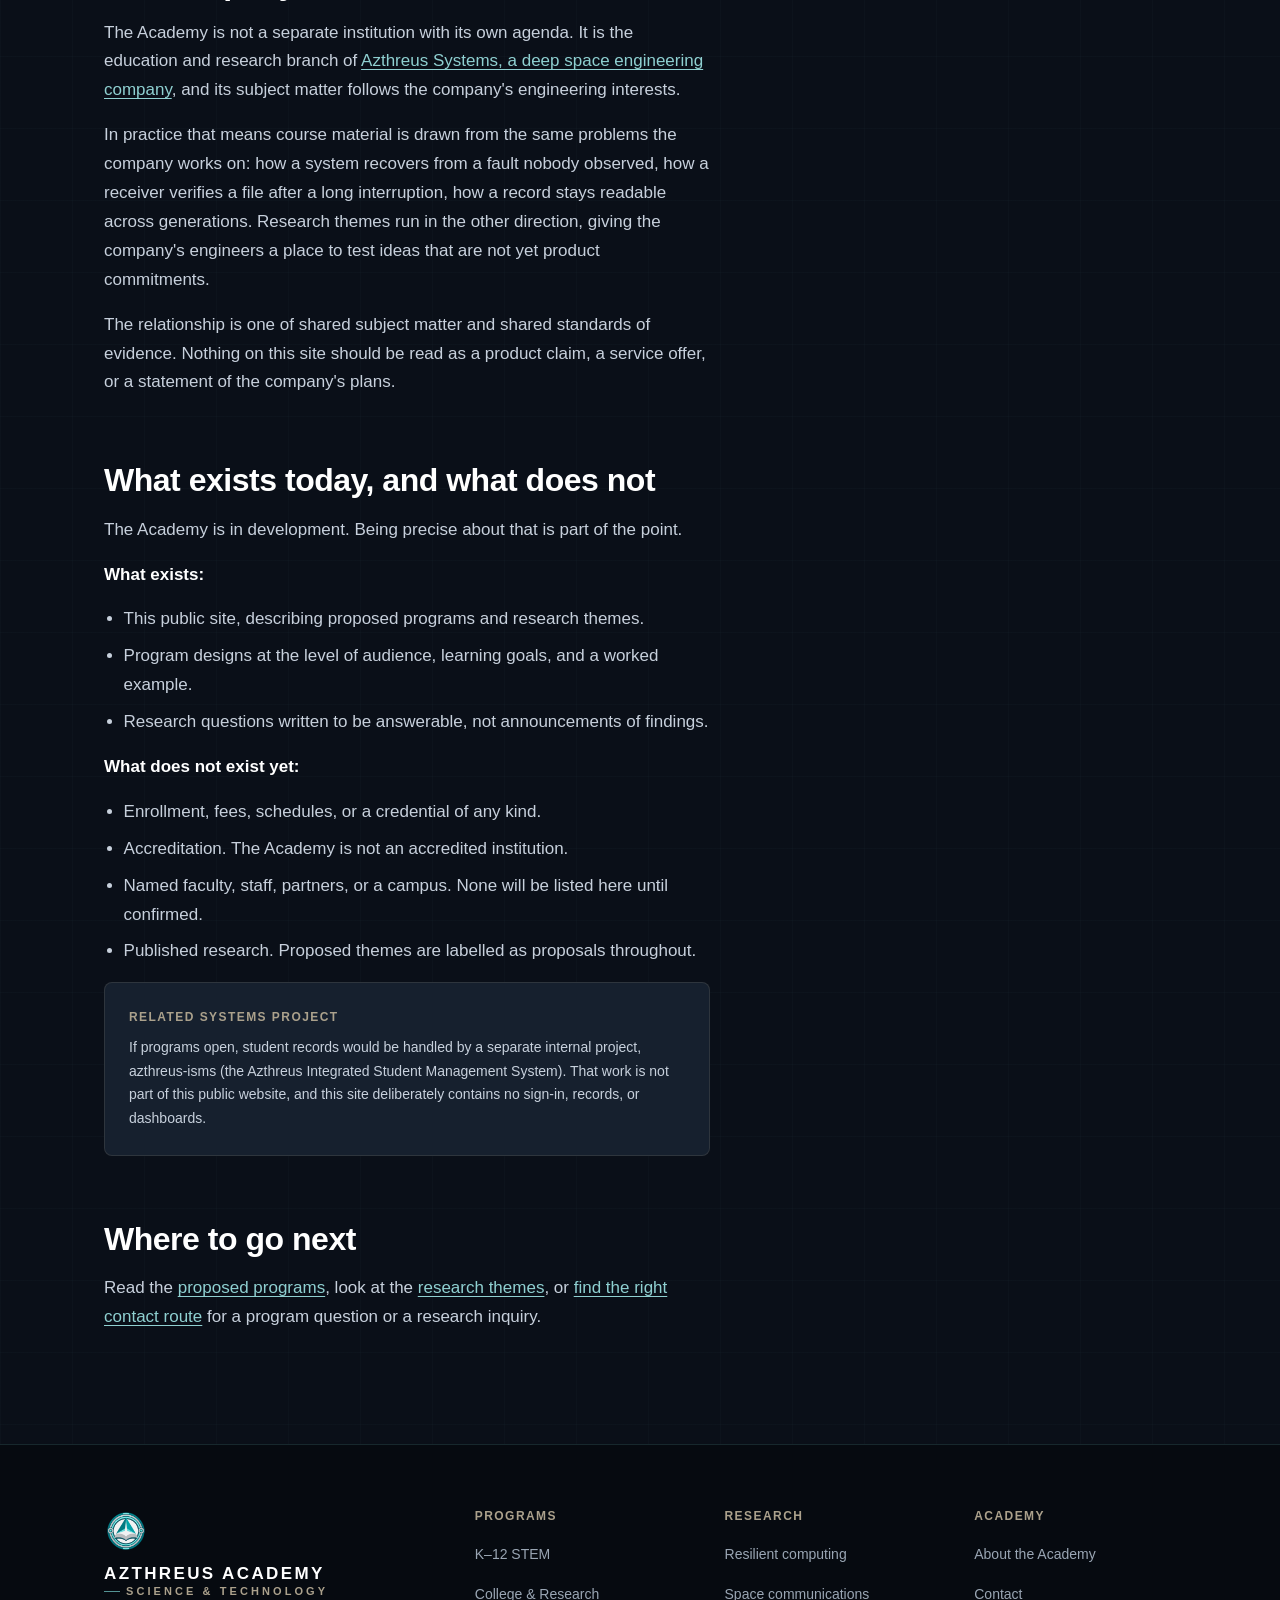
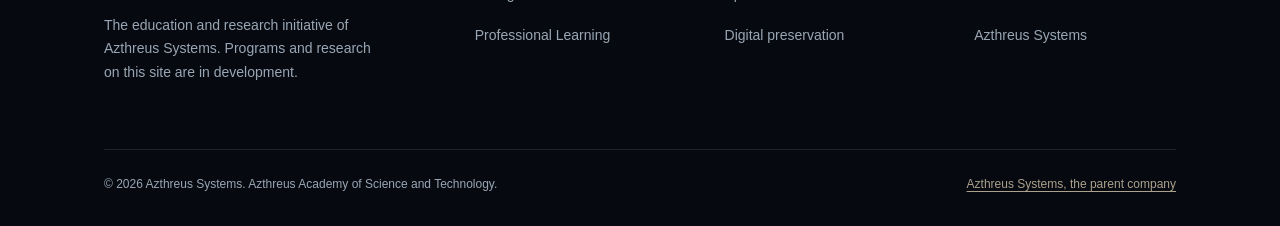
==== commit dcf140d1: "Add files via upload" ====
--- a/about.html
+++ b/about.html
@@ -6,7 +6,7 @@
   <title>About — Azthreus Academy</title>
   <meta name="description" content="Why Azthreus Academy of Science and Technology exists, whom it serves, and how its education and research connect to Azthreus Systems.">
   <meta name="theme-color" content="#0a0f18">
-  <link rel="icon" href="assets/img/favicon.png" type="image/png">
+  <link rel="icon" href="assets/img/azthreus-academy-favicon.png" type="image/png">
   <link rel="stylesheet" href="assets/css/style.css">
   <script>document.documentElement.classList.remove('no-js');document.documentElement.classList.add('js');</script>
 </head>
@@ -17,7 +17,7 @@
   <header class="site-header">
     <div class="container header-inner">
       <a class="brand" href="index.html">
-        <img class="brand__mark" src="assets/img/azthreus-logo-160.png" alt="" width="44" height="44" decoding="async">
+        <img class="brand__mark" src="assets/img/azthreus-academy.png" alt="" width="44" height="44" decoding="async">
         <span class="wordmark">
           <span class="wordmark__name">Azthreus Academy</span>
           <span class="wordmark__sub">Science &amp; Technology</span>
@@ -187,7 +187,7 @@
     <div class="container">
       <div class="footer-grid">
         <div class="footer-brand">
-          <img class="footer-brand__mark" src="assets/img/azthreus-logo-160.png" alt="" width="44" height="44" loading="lazy" decoding="async">
+          <img class="footer-brand__mark" src="assets/img/azthreus-academy.png" alt="" width="44" height="44" loading="lazy" decoding="async">
           <span class="wordmark">
             <span class="wordmark__name">Azthreus Academy</span>
             <span class="wordmark__sub">Science &amp; Technology</span>
--- a/assets/css/style.css
+++ b/assets/css/style.css
@@ -301,7 +301,7 @@
   padding: var(--space-2) 0;
 }
 
-/* Parent company crest, used as the Academy's mark next to the text wordmark. */
+/* Academy emblem, used as the mark next to the text wordmark. */
 .brand__mark {
   flex: none;
   width: 44px;
